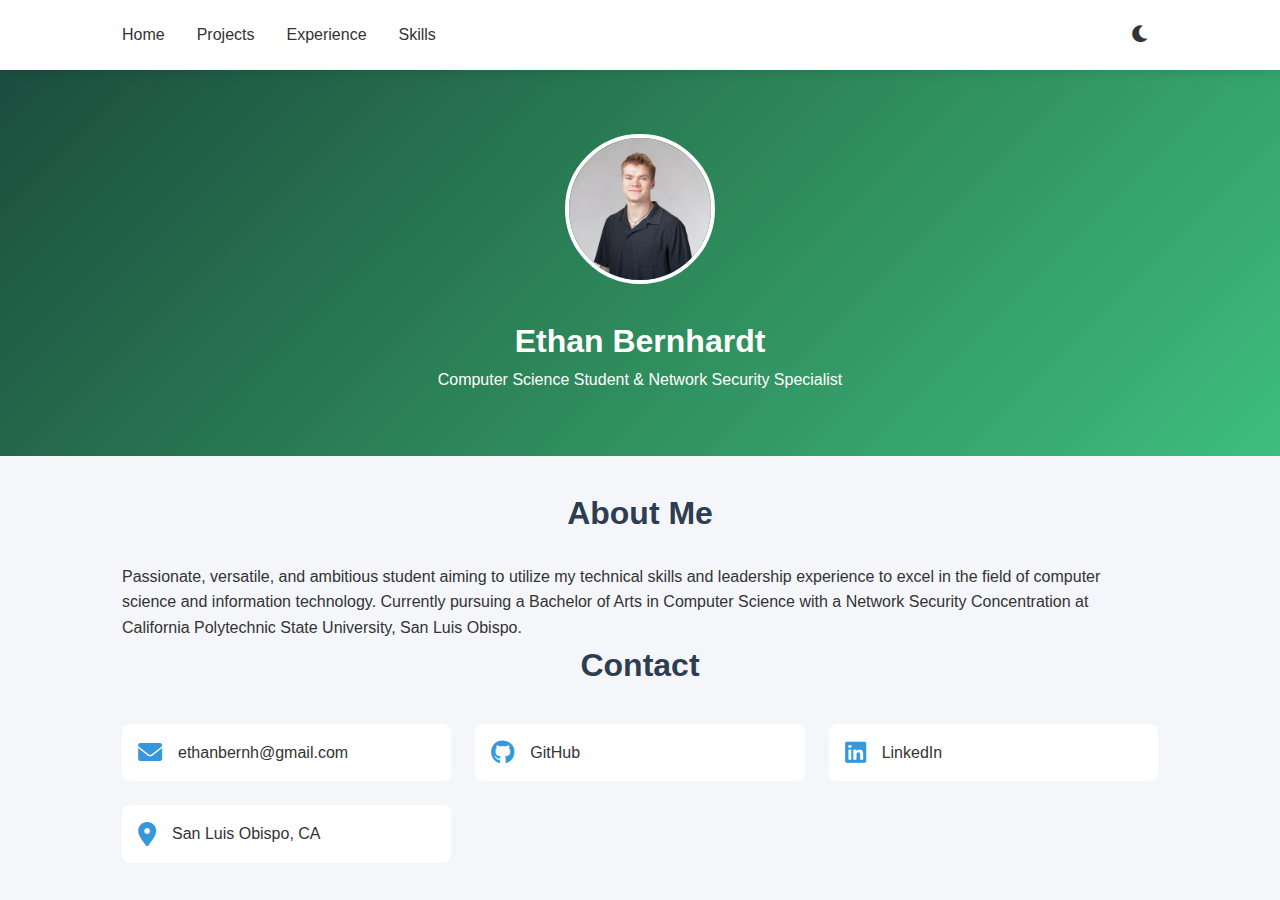
==== index.html @ b3b9c8d5 "Update index.html" ====
<!DOCTYPE html>
<html lang="en">
 <head>
    <meta charset="UTF-8">
    <meta name="viewport" content="width=device-width, initial-scale=1.0">
    <title>Ethan Bernhardt - Computer Science Portfolio</title>
    <meta name="description" content="Computer Science Student & Network Security Specialist">
    <link rel="stylesheet" href="https://cdnjs.cloudflare.com/ajax/libs/font-awesome/6.0.0/css/all.min.css">
    <link rel="stylesheet" href="/css/styles.css">
</head> 
<body>
    <!-- Navigation -->
    <nav class="header-nav">
        <div class="nav-container">
            <div class="nav-links">
                <a href="index.html">Home</a>
                <a href="projects.html">Projects</a>
                <a href="experience.html">Experience</a>
                <a href="skills.html">Skills</a>
            </div>
            <button class="theme-toggle" aria-label="Toggle dark mode">
                <i class="fas fa-moon"></i>
            </button>
        </div>
    </nav>

    <!-- Hero Section -->
    <section class="hero">
        <img src="profilePicture.jpg" alt="Ethan Bernhardt" class="profile-img">
        <h1>Ethan Bernhardt</h1>
        <p>Computer Science Student & Network Security Specialist</p>
    </section>

    <!-- Main Content -->
    <div class="container">
        <!-- About Section -->
        <section id="about">
            <h2 class="section-header">About Me</h2>
            <p>Passionate, versatile, and ambitious student aiming to utilize my technical skills and leadership experience to excel in the field of computer science and information technology. Currently pursuing a Bachelor of Arts in Computer Science with a Network Security Concentration at California Polytechnic State University, San Luis Obispo.</p>
        </section>

        <!-- Contact Section -->
        <section id="contact">
            <h2 class="section-header">Contact</h2>
            <div class="contact-grid">
                <div class="contact-item">
                    <i class="fas fa-envelope"></i>
                    <a href="mailto:ethanbernh@gmail.com">ethanbernh@gmail.com</a>
                </div>
                <div class="contact-item">
                    <i class="fab fa-github"></i>
                    <a href="https://github.com/Ethansb16">GitHub</a>
                </div>
                <div class="contact-item">
                    <i class="fab fa-linkedin"></i>
                    <a href="https://www.linkedin.com/in/ethan-bernhardt-705015256/">LinkedIn</a>
                </div>
                <div class="contact-item">
                    <i class="fas fa-map-marker-alt"></i>
                    <span>San Luis Obispo, CA</span>
                </div>
            </div>
        </section>
    </div>

    <script src="js/theme.js"></script>
</body>
</html>
---- css/styles.css ----
:root {
    --primary-color: #2c3e50;
    --secondary-color: #3498db;
    --accent-color: #e74c3c;
    --text-color: #333;
    --background-color: #f5f6fa;
    --card-background: white;
    --gradient-start: #1b4d3e;
    --gradient-middle: #2d8659;
    --gradient-end: #3ebd7e;
}

[data-theme="dark"] {
    --primary-color: #ecf0f1;
    --text-color: #f5f6fa;
    --background-color: #2c3e50;
    --card-background: #34495e;
    --gradient-start: #1a2634;
    --gradient-middle: #2c3e50;
    --gradient-end: #34495e;
}

* {
    margin: 0;
    padding: 0;
    box-sizing: border-box;
    transition: background-color 0.3s, color 0.3s;
}

body {
    font-family: -apple-system, BlinkMacSystemFont, 'Segoe UI', Roboto, Oxygen, Ubuntu, Cantarell, sans-serif;
    line-height: 1.6;
    color: var(--text-color);
    background-color: var(--background-color);
}

/* Sticky Header */
.header-nav {
    position: sticky;
    top: 0;
    background-color: var(--card-background);
    box-shadow: 0 2px 10px rgba(0,0,0,0.1);
    z-index: 1000;
    padding: 1rem 0;
}

.nav-container {
    max-width: 1100px;
    margin: 0 auto;
    padding: 0 2rem;
    display: flex;
    justify-content: space-between;
    align-items: center;
}

.nav-links {
    display: flex;
    gap: 2rem;
}

.nav-links a {
    color: var(--text-color);
    text-decoration: none;
    font-weight: 500;
    transition: color 0.3s;
}

.nav-links a:hover {
    color: var(--secondary-color);
}

/* Theme Toggle */
.theme-toggle {
    background: none;
    border: none;
    color: var(--text-color);
    cursor: pointer;
    padding: 0.5rem;
    font-size: 1.2rem;
}

/* Hero Section */
.hero {
    background: linear-gradient(135deg, var(--gradient-start) 0%, var(--gradient-middle) 50%, var(--gradient-end) 100%);
    color: white;
    padding: 4rem 0;
    text-align: center;
}

.profile-img {
    width: 150px;
    height: 150px;
    border-radius: 50%;
    border: 4px solid white;
    margin-bottom: 1.5rem;
}

/* Main Content */
.container {
    max-width: 1100px;
    margin: 0 auto;
    padding: 2rem;
}

/* Project Cards */
.projects-grid {
    display: grid;
    grid-template-columns: repeat(auto-fit, minmax(300px, 1fr));
    gap: 2rem;
    margin-top: 2rem;
}

.project-card {
    background: var(--card-background);
    border-radius: 8px;
    padding: 1.5rem;
    box-shadow: 0 2px 10px rgba(0,0,0,0.1);
    transition: transform 0.3s, box-shadow 0.3s;
}

.project-card:hover {
    transform: translateY(-5px);
    box-shadow: 0 4px 15px rgba(0,0,0,0.2);
}

/* Skills */
.skills-grid {
    display: grid;
    grid-template-columns: repeat(auto-fit, minmax(200px, 1fr));
    gap: 1.5rem;
    margin-top: 2rem;
}

.skill-bar {
    background: var(--card-background);
    padding: 1rem;
    border-radius: 8px;
    box-shadow: 0 2px 10px rgba(0,0,0,0.1);
}

.skill-progress {
    margin-top: 0.5rem;
    height: 8px;
    background: #eee;
    border-radius: 4px;
    overflow: hidden;
}

.skill-fill {
    height: 100%;
    background: var(--secondary-color);
    transition: width 1s ease-out;
}

/* Contact Section */
.contact-grid {
    display: grid;
    grid-template-columns: repeat(auto-fit, minmax(250px, 1fr));
    gap: 1.5rem;
    margin-top: 2rem;
}

.contact-item {
    background: var(--card-background);
    padding: 1rem;
    border-radius: 8px;
    display: flex;
    align-items: center;
    gap: 1rem;
    transition: transform 0.3s;
}

.contact-item:hover {
    transform: translateY(-3px);
}

.contact-item i {
    font-size: 1.5rem;
    color: var(--secondary-color);
}

.contact-item a {
    color: var(--text-color);
    text-decoration: none;
}

/* Section Headers */
.section-header {
    font-size: 2rem;
    color: var(--primary-color);
    margin-bottom: 1.5rem;
    text-align: center;
}

/* Experience Section */
.experience-grid {
    display: grid;
    grid-template-columns: 1fr;
    gap: 2rem;
    margin-top: 2rem;
}

.experience-entry {
    background: var(--card-background);
    border-radius: 8px;
    padding: 1.5rem;
    box-shadow: 0 2px 10px rgba(0,0,0,0.1);
}

.experience-header {
    display: flex;
    justify-content: space-between;
    align-items: center;
    margin-bottom: 1rem;
}

.experience-date {
    color: var(--secondary-color);
    font-size: 0.9rem;
}

.experience-details {
    margin-top: 1rem;
    padding-left: 1.5rem;
}

.experience-details li {
    margin-bottom: 0.5rem;
}

/* Goals Section */
.goals-list {
    list-style-type: none;
    padding: 0;
}

.goals-list li {
    margin-bottom: 0.8rem;
    padding-left: 1.5rem;
    position: relative;
}

.goals-list li::before {
    content: "•";
    color: var(--secondary-color);
    font-weight: bold;
    position: absolute;
    left: 0;
}

/* Tech Tags */
.tech-tag {
    display: inline-block;
    background: var(--secondary-color);
    color: white;
    padding: 0.25rem 0.75rem;
    border-radius: 15px;
    margin: 0.25rem;
    font-size: 0.9rem;
}

/* Project Links */
.project-link {
    display: inline-block;
    margin-top: 1rem;
    color: var(--secondary-color);
    text-decoration: none;
    transition: color 0.3s;
}

.project-link:hover {
    color: var(--accent-color);
}

/* Responsive Design */
@media (max-width: 768px) {
    .nav-links {
        gap: 1rem;
    }

    .container {
        padding: 1rem;
    }

    .projects-grid {
        grid-template-columns: 1fr;
    }

    .contact-grid {
        grid-template-columns: 1fr;
    }

    .section-header {
        font-size: 1.75rem;
    }
}

@media (max-width: 480px) {
    .hero {
        padding: 2rem 0;
    }

    .profile-img {
        width: 120px;
        height: 120px;
    }

    .nav-container {
        padding: 0 1rem;
    }
}
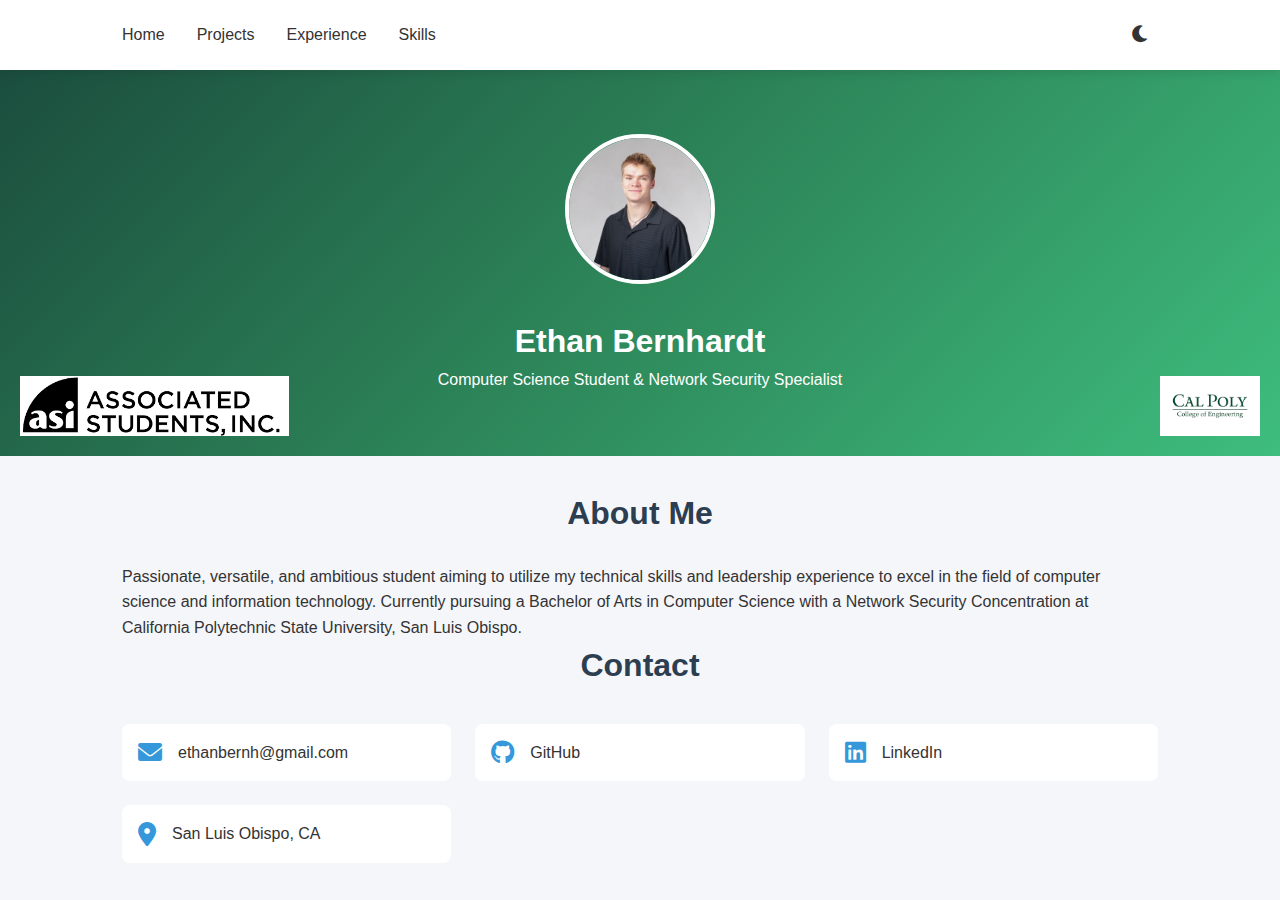
==== commit c9cfa4f5: "Update index.html" ====
--- a/index.html
+++ b/index.html
@@ -7,6 +7,27 @@
     <meta name="description" content="Computer Science Student & Network Security Specialist">
     <link rel="stylesheet" href="https://cdnjs.cloudflare.com/ajax/libs/font-awesome/6.0.0/css/all.min.css">
     <link rel="stylesheet" href="/css/styles.css">
+      <style>
+        .hero {
+            position: relative;
+            /* Ensure other hero styles remain intact */
+        }
+        
+        .corner-logo {
+            position: absolute;
+            bottom: 20px;
+            height: 60px;
+            width: auto;
+        }
+        
+        .corner-logo.left {
+            left: 20px;
+        }
+        
+        .corner-logo.right {
+            right: 20px;
+        }
+    </style>
 </head> 
 <body>
     <!-- Navigation -->
@@ -29,6 +50,8 @@
         <img src="profilePicture.jpg" alt="Ethan Bernhardt" class="profile-img">
         <h1>Ethan Bernhardt</h1>
         <p>Computer Science Student & Network Security Specialist</p>
+        <img src="ASI.png" alt="ASI Logo" class="corner-logo left">
+        <img src="calpoly.png" alt="Cal Poly Logo" class="corner-logo right">
     </section>
 
     <!-- Main Content -->
@@ -63,6 +86,6 @@
         </section>
     </div>
 
-    <script src="js/theme.js"></script>
+<script src="/js/theme.js"></script>
 </body>
 </html>
--- a/css/styles.css
+++ b/css/styles.css
@@ -304,8 +304,92 @@
         width: 120px;
         height: 120px;
     }
+    .sub-projects {
+    margin-top: 1.5rem;
+    padding-top: 1rem;
+    border-top: 1px solid var(--secondary-color);
+}
+
+.sub-project {
+    background: rgba(0, 0, 0, 0.03);
+    padding: 1rem;
+    margin: 1rem 0;
+    border-radius: 6px;
+    border-left: 3px solid var(--secondary-color);
+}
+
+.sub-project h4 {
+    color: var(--primary-color);
+    margin-bottom: 0.5rem;
+    font-size: 1.1rem;
+}
+
+.sub-project p {
+    font-size: 0.95rem;
+    margin-bottom: 0.75rem;
+}
+
+.sub-project .tech-tags {
+    margin-top: 0.5rem;
+}
+
+.sub-project .tech-tag {
+    font-size: 0.8rem;
+    padding: 0.2rem 0.5rem;
+}
+
+[data-theme="dark"] .sub-project {
+    background: rgba(255, 255, 255, 0.05);
+}
 
     .nav-container {
         padding: 0 1rem;
     }
 }
+
+
+.project-card.security-collection {
+    grid-column: 1 / -1; /* Makes it span full width */
+    margin-top: 2rem;
+    padding: 2rem;
+}
+
+.security-collection .sub-projects {
+    display: grid;
+    grid-template-columns: repeat(auto-fit, minmax(300px, 1fr));
+    gap: 1.5rem;
+    margin-top: 2rem;
+}
+
+.security-collection .sub-project {
+    background: var(--card-background);
+    border: 1px solid rgba(0,0,0,0.1);
+    border-radius: 8px;
+    padding: 1.5rem;
+    box-shadow: 0 2px 10px rgba(0,0,0,0.05);
+    transition: transform 0.3s, box-shadow 0.3s;
+}
+
+.security-collection .sub-project:hover {
+    transform: translateY(-3px);
+    box-shadow: 0 4px 15px rgba(0,0,0,0.1);
+}
+
+.security-collection h3 {
+    font-size: 1.75rem;
+    margin-bottom: 1rem;
+}
+
+.security-collection .sub-project h4 {
+    color: var(--primary-color);
+    font-size: 1.2rem;
+    margin-bottom: 0.75rem;
+}
+
+.security-collection .tech-tags {
+    margin-top: 1rem;
+}
+
+[data-theme="dark"] .security-collection .sub-project {
+    border-color: rgba(255,255,255,0.1);
+}
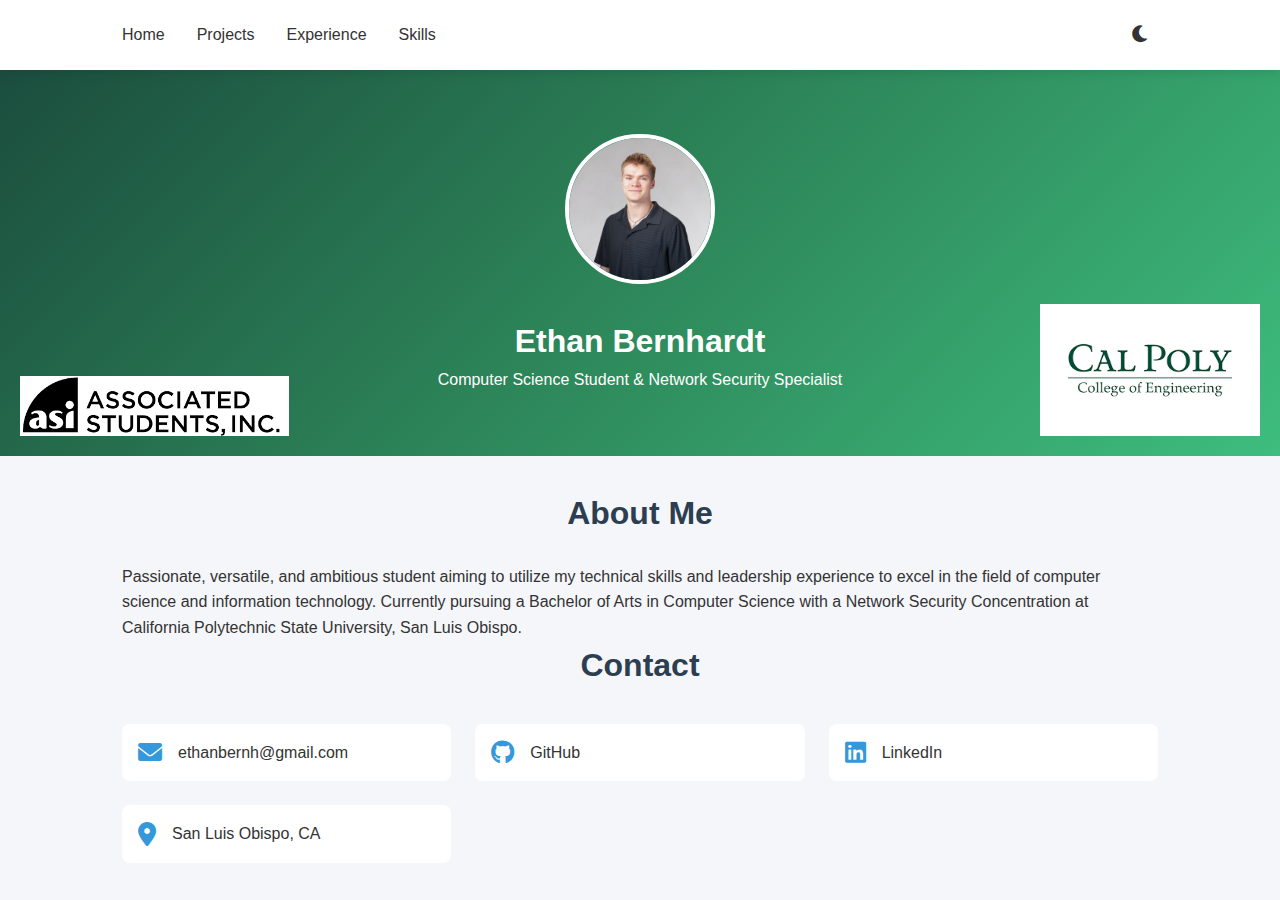
==== commit 9e1f5ee3: "Update index.html" ====
--- a/index.html
+++ b/index.html
@@ -7,17 +7,23 @@
     <meta name="description" content="Computer Science Student & Network Security Specialist">
     <link rel="stylesheet" href="https://cdnjs.cloudflare.com/ajax/libs/font-awesome/6.0.0/css/all.min.css">
     <link rel="stylesheet" href="/css/styles.css">
-      <style>
+    <style>
         .hero {
             position: relative;
-            /* Ensure other hero styles remain intact */
         }
         
         .corner-logo {
             position: absolute;
             bottom: 20px;
+            width: auto;
+        }
+        
+        .corner-logo.left {
             height: 60px;
-            width: auto;
+        }
+        
+        .corner-logo.right {
+            height: 132px; 
         }
         
         .corner-logo.left {
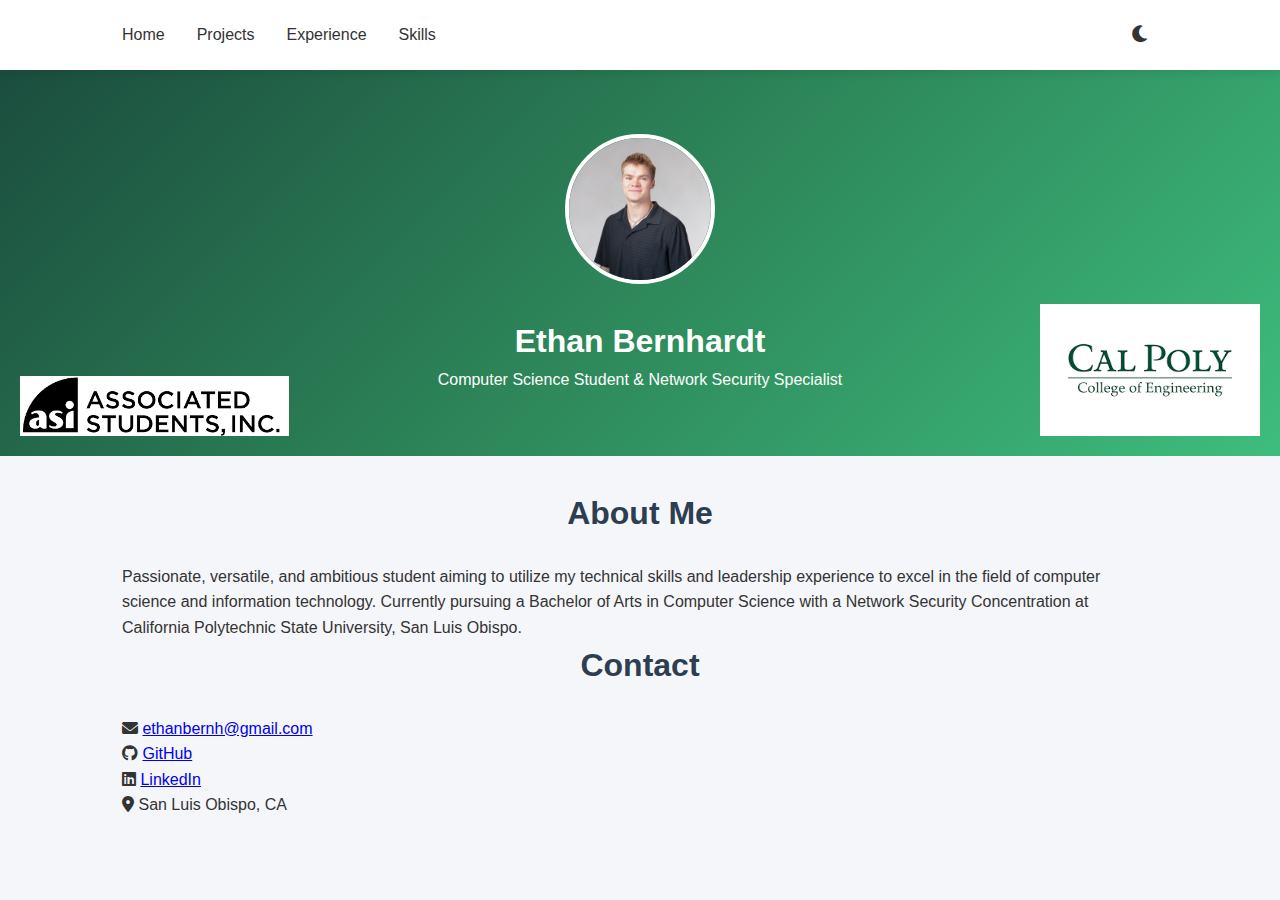
==== commit 00a8813d: "Update index.html" ====
--- a/index.html
+++ b/index.html
@@ -32,6 +32,12 @@
         
         .corner-logo.right {
             right: 20px;
+        }
+             /* Hide logos on mobile */
+        @media screen and (max-width: 600px) {
+            .corner-logo {
+                display: none;
+            }
         }
     </style>
 </head> 
--- a/css/styles.css
+++ b/css/styles.css
@@ -102,7 +102,201 @@
     padding: 2rem;
 }
 
-/* Project Cards */
+/* Timeline Styles */
+.timeline {
+    position: relative;
+    max-width: 1200px;
+    margin: 2rem auto;
+    padding: 20px;
+}
+
+.timeline::after {
+    content: '';
+    position: absolute;
+    width: 6px;
+    background-color: var(--primary-color);
+    top: 0;
+    bottom: 0;
+    left: 50%;
+    margin-left: -3px;
+    border-radius: 3px;
+}
+
+.timeline-row {
+    display: flex;
+    width: 100%;
+    margin: 0;
+    padding: 0;
+}
+
+.timeline-container {
+    width: 50%;
+    position: relative;
+    padding: 10px;
+}
+
+.timeline-container.left {
+    padding-right: 40px;
+}
+
+.timeline-container.right {
+    padding-left: 40px;
+}
+
+.timeline-container.left .content {
+    margin-left: auto;
+    margin-right: 0;
+}
+
+.timeline-container.right .content {
+    margin-left: 0;
+    margin-right: auto;
+}
+
+.content {
+    width: 100%;
+    max-width: 400px;
+    padding: 20px;
+    background-color: var(--card-background);
+    border-radius: 8px;
+    box-shadow: 0 2px 5px rgba(0,0,0,0.1);
+    transition: transform 0.3s ease;
+}
+
+.content:hover {
+    transform: translateY(-5px);
+}
+
+/* Only show timeline dots for experience and notable entries */
+.timeline-container:has(.experience-entry)::after,
+.timeline-container:has(.notable-entry)::after {
+    content: '';
+    position: absolute;
+    width: 20px;
+    height: 20px;
+    background-color: var(--background-color);
+    border: 4px solid var(--primary-color);
+    border-radius: 50%;
+    top: 15px;
+    z-index: 1;
+}
+
+.timeline-container.left:has(.experience-entry)::after,
+.timeline-container.left:has(.notable-entry)::after {
+    right: -10px;
+}
+
+.timeline-container.right:has(.experience-entry)::after,
+.timeline-container.right:has(.notable-entry)::after {
+    left: -10px;
+}
+
+/* Experience entry specific styles */
+.experience-entry .date {
+    color: var(--primary-color);
+    font-weight: bold;
+    margin-bottom: 0.5rem;
+}
+
+.experience-entry .title {
+    font-size: 1.2rem;
+    font-weight: bold;
+    margin-bottom: 0.5rem;
+    color: var(--text-color);
+}
+
+.experience-entry .company {
+    color: var(--secondary-color);
+    font-style: italic;
+    margin-bottom: 0.5rem;
+}
+
+.experience-entry .description {
+    color: var(--text-color);
+    margin-bottom: 1rem;
+}
+
+.experience-entry .highlights {
+    margin-top: 1rem;
+    padding-left: 1.5rem;
+    list-style-type: disc;
+    color: var(--text-color);
+}
+
+.experience-entry .highlights li {
+    margin-bottom: 0.5rem;
+}
+
+/* Reference entry specific styles */
+.references-container {
+    display: flex;
+    flex-direction: column;
+    gap: 1rem;
+}
+
+.reference-entry {
+    background-color: var(--card-background);
+    border-left: 4px solid var(--primary-color);
+}
+
+.reference-tag {
+    color: var(--primary-color);
+    font-weight: bold;
+    margin-bottom: 0.5rem;
+    font-size: 0.9rem;
+    text-transform: uppercase;
+}
+
+.reference-name {
+    font-weight: bold;
+    font-size: 1.1rem;
+    margin-bottom: 0.3rem;
+    color: var(--text-color);
+}
+
+.reference-title {
+    color: var(--secondary-color);
+    margin-bottom: 0.3rem;
+}
+
+.reference-contact {
+    color: var(--text-color);
+    font-style: italic;
+    font-size: 0.9rem;
+}
+
+/* Notable entry specific styles */
+.notable-entry {
+    background-color: var(--card-background);
+    border-left: 4px solid var(--accent-color);
+}
+
+.notable-tag {
+    color: var(--accent-color);
+    font-weight: bold;
+    margin-bottom: 0.5rem;
+    font-size: 0.9rem;
+    text-transform: uppercase;
+}
+
+.notable-title {
+    font-weight: bold;
+    font-size: 1.1rem;
+    margin-bottom: 0.3rem;
+    color: var(--text-color);
+}
+
+.notable-date {
+    color: var(--secondary-color);
+    font-style: italic;
+    margin-bottom: 0.3rem;
+}
+
+.notable-description {
+    color: var(--text-color);
+}
+
+/* Projects Section */
 .projects-grid {
     display: grid;
     grid-template-columns: repeat(auto-fit, minmax(300px, 1fr));
@@ -123,67 +317,6 @@
     box-shadow: 0 4px 15px rgba(0,0,0,0.2);
 }
 
-/* Skills */
-.skills-grid {
-    display: grid;
-    grid-template-columns: repeat(auto-fit, minmax(200px, 1fr));
-    gap: 1.5rem;
-    margin-top: 2rem;
-}
-
-.skill-bar {
-    background: var(--card-background);
-    padding: 1rem;
-    border-radius: 8px;
-    box-shadow: 0 2px 10px rgba(0,0,0,0.1);
-}
-
-.skill-progress {
-    margin-top: 0.5rem;
-    height: 8px;
-    background: #eee;
-    border-radius: 4px;
-    overflow: hidden;
-}
-
-.skill-fill {
-    height: 100%;
-    background: var(--secondary-color);
-    transition: width 1s ease-out;
-}
-
-/* Contact Section */
-.contact-grid {
-    display: grid;
-    grid-template-columns: repeat(auto-fit, minmax(250px, 1fr));
-    gap: 1.5rem;
-    margin-top: 2rem;
-}
-
-.contact-item {
-    background: var(--card-background);
-    padding: 1rem;
-    border-radius: 8px;
-    display: flex;
-    align-items: center;
-    gap: 1rem;
-    transition: transform 0.3s;
-}
-
-.contact-item:hover {
-    transform: translateY(-3px);
-}
-
-.contact-item i {
-    font-size: 1.5rem;
-    color: var(--secondary-color);
-}
-
-.contact-item a {
-    color: var(--text-color);
-    text-decoration: none;
-}
-
 /* Section Headers */
 .section-header {
     font-size: 2rem;
@@ -192,88 +325,20 @@
     text-align: center;
 }
 
-/* Experience Section */
-.experience-grid {
-    display: grid;
-    grid-template-columns: 1fr;
-    gap: 2rem;
-    margin-top: 2rem;
-}
-
-.experience-entry {
-    background: var(--card-background);
-    border-radius: 8px;
-    padding: 1.5rem;
-    box-shadow: 0 2px 10px rgba(0,0,0,0.1);
-}
-
-.experience-header {
-    display: flex;
-    justify-content: space-between;
-    align-items: center;
-    margin-bottom: 1rem;
-}
-
-.experience-date {
-    color: var(--secondary-color);
-    font-size: 0.9rem;
-}
-
-.experience-details {
-    margin-top: 1rem;
-    padding-left: 1.5rem;
-}
-
-.experience-details li {
-    margin-bottom: 0.5rem;
-}
-
-/* Goals Section */
-.goals-list {
-    list-style-type: none;
-    padding: 0;
-}
-
-.goals-list li {
-    margin-bottom: 0.8rem;
-    padding-left: 1.5rem;
-    position: relative;
-}
-
-.goals-list li::before {
-    content: "•";
-    color: var(--secondary-color);
-    font-weight: bold;
-    position: absolute;
-    left: 0;
-}
-
-/* Tech Tags */
-.tech-tag {
-    display: inline-block;
-    background: var(--secondary-color);
-    color: white;
-    padding: 0.25rem 0.75rem;
-    border-radius: 15px;
-    margin: 0.25rem;
-    font-size: 0.9rem;
-}
-
-/* Project Links */
-.project-link {
-    display: inline-block;
-    margin-top: 1rem;
-    color: var(--secondary-color);
-    text-decoration: none;
-    transition: color 0.3s;
-}
-
-.project-link:hover {
-    color: var(--accent-color);
+/* Animations */
+@keyframes fadeIn {
+    from {
+        opacity: 0;
+        transform: translateY(20px);
+    }
+    to {
+        opacity: 1;
+        transform: translateY(0);
+    }
 }
 
 /* Responsive Design */
-@media (max-width: 768px) {
+@media screen and (max-width: 768px) {
     .nav-links {
         gap: 1rem;
     }
@@ -286,16 +351,44 @@
         grid-template-columns: 1fr;
     }
 
-    .contact-grid {
-        grid-template-columns: 1fr;
-    }
-
     .section-header {
         font-size: 1.75rem;
     }
 }
 
-@media (max-width: 480px) {
+@media screen and (max-width: 600px) {
+    .timeline::after {
+        left: 31px;
+    }
+
+    .timeline-row {
+        flex-direction: column;
+    }
+    
+    .timeline-container {
+        width: 100%;
+        padding-left: 70px;
+        padding-right: 25px;
+    }
+    
+    .timeline-container.left:has(.experience-entry)::after,
+    .timeline-container.right:has(.experience-entry)::after,
+    .timeline-container.left:has(.notable-entry)::after,
+    .timeline-container.right:has(.notable-entry)::after {
+        left: 21px;
+    }
+    
+    .timeline-container.left .content,
+    .timeline-container.right .content {
+        margin-left: 0;
+        margin-right: 0;
+        width: 100%;
+    }
+
+    .references-container {
+        margin-top: 1rem;
+    }
+
     .hero {
         padding: 2rem 0;
     }
@@ -304,92 +397,8 @@
         width: 120px;
         height: 120px;
     }
-    .sub-projects {
-    margin-top: 1.5rem;
-    padding-top: 1rem;
-    border-top: 1px solid var(--secondary-color);
-}
-
-.sub-project {
-    background: rgba(0, 0, 0, 0.03);
-    padding: 1rem;
-    margin: 1rem 0;
-    border-radius: 6px;
-    border-left: 3px solid var(--secondary-color);
-}
-
-.sub-project h4 {
-    color: var(--primary-color);
-    margin-bottom: 0.5rem;
-    font-size: 1.1rem;
-}
-
-.sub-project p {
-    font-size: 0.95rem;
-    margin-bottom: 0.75rem;
-}
-
-.sub-project .tech-tags {
-    margin-top: 0.5rem;
-}
-
-.sub-project .tech-tag {
-    font-size: 0.8rem;
-    padding: 0.2rem 0.5rem;
-}
-
-[data-theme="dark"] .sub-project {
-    background: rgba(255, 255, 255, 0.05);
-}
 
     .nav-container {
         padding: 0 1rem;
     }
 }
-
-
-.project-card.security-collection {
-    grid-column: 1 / -1; /* Makes it span full width */
-    margin-top: 2rem;
-    padding: 2rem;
-}
-
-.security-collection .sub-projects {
-    display: grid;
-    grid-template-columns: repeat(auto-fit, minmax(300px, 1fr));
-    gap: 1.5rem;
-    margin-top: 2rem;
-}
-
-.security-collection .sub-project {
-    background: var(--card-background);
-    border: 1px solid rgba(0,0,0,0.1);
-    border-radius: 8px;
-    padding: 1.5rem;
-    box-shadow: 0 2px 10px rgba(0,0,0,0.05);
-    transition: transform 0.3s, box-shadow 0.3s;
-}
-
-.security-collection .sub-project:hover {
-    transform: translateY(-3px);
-    box-shadow: 0 4px 15px rgba(0,0,0,0.1);
-}
-
-.security-collection h3 {
-    font-size: 1.75rem;
-    margin-bottom: 1rem;
-}
-
-.security-collection .sub-project h4 {
-    color: var(--primary-color);
-    font-size: 1.2rem;
-    margin-bottom: 0.75rem;
-}
-
-.security-collection .tech-tags {
-    margin-top: 1rem;
-}
-
-[data-theme="dark"] .security-collection .sub-project {
-    border-color: rgba(255,255,255,0.1);
-}
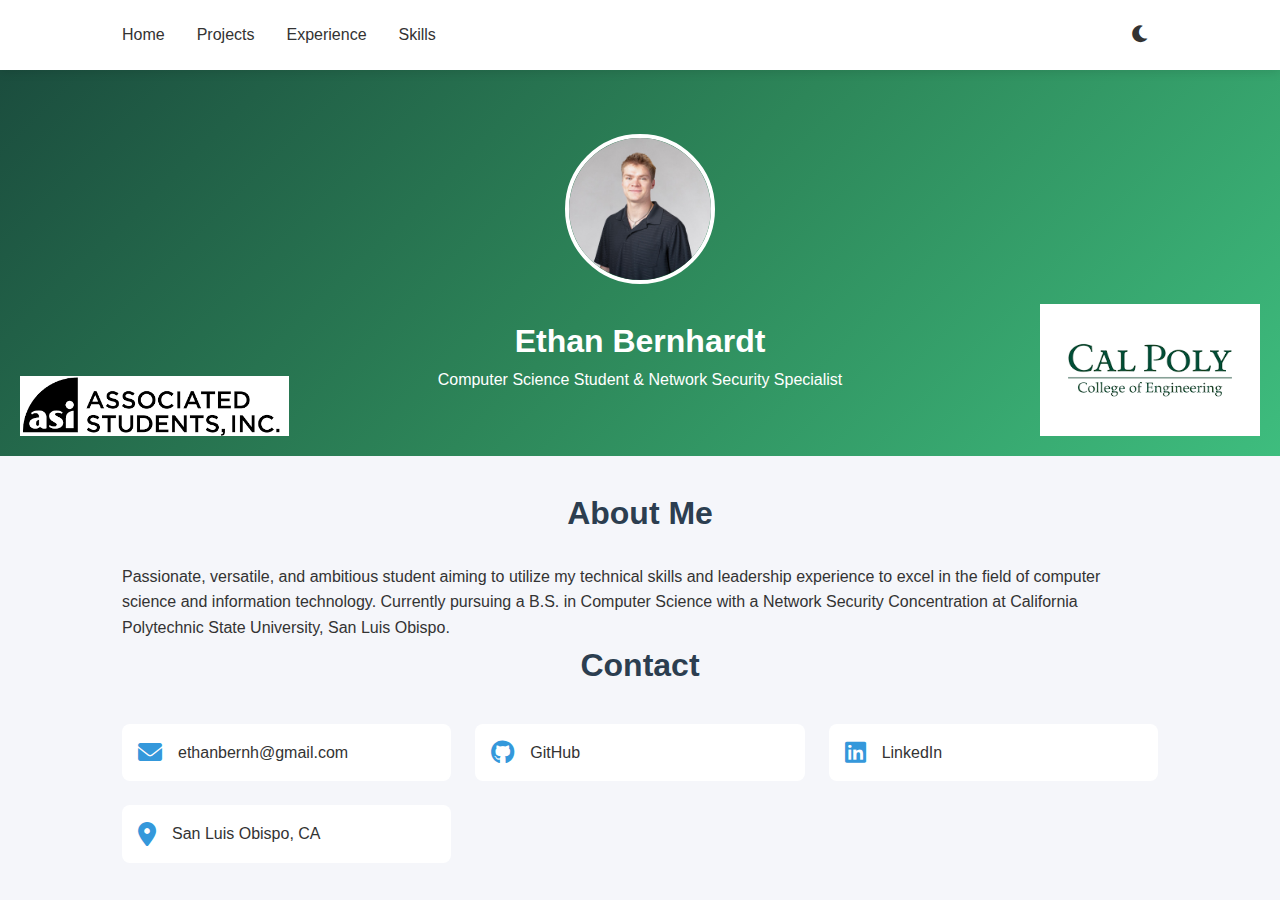
==== commit 0d1e9a54: "Update index.html" ====
--- a/index.html
+++ b/index.html
@@ -71,7 +71,10 @@
         <!-- About Section -->
         <section id="about">
             <h2 class="section-header">About Me</h2>
-            <p>Passionate, versatile, and ambitious student aiming to utilize my technical skills and leadership experience to excel in the field of computer science and information technology. Currently pursuing a Bachelor of Arts in Computer Science with a Network Security Concentration at California Polytechnic State University, San Luis Obispo.</p>
+            <p>Passionate, versatile, and ambitious student aiming to utilize my 
+             technical skills and leadership experience to excel in the field of computer science and information technology. 
+             Currently pursuing a B.S. in Computer Science with a Network Security Concentration at California 
+             Polytechnic State University, San Luis Obispo.</p>
         </section>
 
         <!-- Contact Section -->
--- a/css/styles.css
+++ b/css/styles.css
@@ -34,7 +34,7 @@
     background-color: var(--background-color);
 }
 
-/* Sticky Header */
+/* Header Navigation */
 .header-nav {
     position: sticky;
     top: 0;
@@ -85,6 +85,7 @@
     color: white;
     padding: 4rem 0;
     text-align: center;
+    position: relative;
 }
 
 .profile-img {
@@ -95,11 +96,36 @@
     margin-bottom: 1.5rem;
 }
 
-/* Main Content */
+/* Corner Logo Styles */
+.corner-logo {
+    position: absolute;
+    bottom: 20px;
+    width: auto;
+}
+
+.corner-logo.left {
+    height: 60px;
+    left: 20px;
+}
+
+.corner-logo.right {
+    height: 132px;
+    right: 20px;
+}
+
+/* Main Container */
 .container {
     max-width: 1100px;
     margin: 0 auto;
     padding: 2rem;
+}
+
+/* Section Headers */
+.section-header {
+    font-size: 2rem;
+    color: var(--primary-color);
+    margin-bottom: 1.5rem;
+    text-align: center;
 }
 
 /* Timeline Styles */
@@ -153,21 +179,6 @@
     margin-right: auto;
 }
 
-.content {
-    width: 100%;
-    max-width: 400px;
-    padding: 20px;
-    background-color: var(--card-background);
-    border-radius: 8px;
-    box-shadow: 0 2px 5px rgba(0,0,0,0.1);
-    transition: transform 0.3s ease;
-}
-
-.content:hover {
-    transform: translateY(-5px);
-}
-
-/* Only show timeline dots for experience and notable entries */
 .timeline-container:has(.experience-entry)::after,
 .timeline-container:has(.notable-entry)::after {
     content: '';
@@ -191,7 +202,29 @@
     left: -10px;
 }
 
-/* Experience entry specific styles */
+/* Content Styles */
+.content {
+    width: 100%;
+    max-width: 400px;
+    padding: 20px;
+    background-color: var(--card-background);
+    border-radius: 8px;
+    box-shadow: 0 2px 5px rgba(0,0,0,0.1);
+    transition: transform 0.3s ease;
+}
+
+.content:hover {
+    transform: translateY(-5px);
+}
+
+/* Experience Entries */
+.experience-entry {
+    background: var(--card-background);
+    border-radius: 8px;
+    padding: 1.5rem;
+    box-shadow: 0 2px 10px rgba(0,0,0,0.1);
+}
+
 .experience-entry .date {
     color: var(--primary-color);
     font-weight: bold;
@@ -202,7 +235,6 @@
     font-size: 1.2rem;
     font-weight: bold;
     margin-bottom: 0.5rem;
-    color: var(--text-color);
 }
 
 .experience-entry .company {
@@ -212,7 +244,6 @@
 }
 
 .experience-entry .description {
-    color: var(--text-color);
     margin-bottom: 1rem;
 }
 
@@ -220,83 +251,13 @@
     margin-top: 1rem;
     padding-left: 1.5rem;
     list-style-type: disc;
-    color: var(--text-color);
 }
 
 .experience-entry .highlights li {
     margin-bottom: 0.5rem;
 }
 
-/* Reference entry specific styles */
-.references-container {
-    display: flex;
-    flex-direction: column;
-    gap: 1rem;
-}
-
-.reference-entry {
-    background-color: var(--card-background);
-    border-left: 4px solid var(--primary-color);
-}
-
-.reference-tag {
-    color: var(--primary-color);
-    font-weight: bold;
-    margin-bottom: 0.5rem;
-    font-size: 0.9rem;
-    text-transform: uppercase;
-}
-
-.reference-name {
-    font-weight: bold;
-    font-size: 1.1rem;
-    margin-bottom: 0.3rem;
-    color: var(--text-color);
-}
-
-.reference-title {
-    color: var(--secondary-color);
-    margin-bottom: 0.3rem;
-}
-
-.reference-contact {
-    color: var(--text-color);
-    font-style: italic;
-    font-size: 0.9rem;
-}
-
-/* Notable entry specific styles */
-.notable-entry {
-    background-color: var(--card-background);
-    border-left: 4px solid var(--accent-color);
-}
-
-.notable-tag {
-    color: var(--accent-color);
-    font-weight: bold;
-    margin-bottom: 0.5rem;
-    font-size: 0.9rem;
-    text-transform: uppercase;
-}
-
-.notable-title {
-    font-weight: bold;
-    font-size: 1.1rem;
-    margin-bottom: 0.3rem;
-    color: var(--text-color);
-}
-
-.notable-date {
-    color: var(--secondary-color);
-    font-style: italic;
-    margin-bottom: 0.3rem;
-}
-
-.notable-description {
-    color: var(--text-color);
-}
-
-/* Projects Section */
+/* Projects Grid */
 .projects-grid {
     display: grid;
     grid-template-columns: repeat(auto-fit, minmax(300px, 1fr));
@@ -317,15 +278,165 @@
     box-shadow: 0 4px 15px rgba(0,0,0,0.2);
 }
 
-/* Section Headers */
-.section-header {
-    font-size: 2rem;
+/* Skills Grid */
+.skills-grid {
+    display: grid;
+    grid-template-columns: repeat(auto-fit, minmax(200px, 1fr));
+    gap: 1.5rem;
+    margin-top: 2rem;
+}
+
+.skill-bar {
+    background: var(--card-background);
+    padding: 1rem;
+    border-radius: 8px;
+    box-shadow: 0 2px 10px rgba(0,0,0,0.1);
+}
+
+.skill-progress {
+    margin-top: 0.5rem;
+    height: 8px;
+    background: #eee;
+    border-radius: 4px;
+    overflow: hidden;
+}
+
+.skill-fill {
+    height: 100%;
+    background: var(--secondary-color);
+    transition: width 1s ease-out;
+}
+
+/* Contact Grid */
+.contact-grid {
+    display: grid;
+    grid-template-columns: repeat(auto-fit, minmax(250px, 1fr));
+    gap: 1.5rem;
+    margin-top: 2rem;
+}
+
+.contact-item {
+    background: var(--card-background);
+    padding: 1rem;
+    border-radius: 8px;
+    display: flex;
+    align-items: center;
+    gap: 1rem;
+    transition: transform 0.3s;
+}
+
+.contact-item:hover {
+    transform: translateY(-3px);
+}
+
+.contact-item i {
+    font-size: 1.5rem;
+    color: var(--secondary-color);
+}
+
+.contact-item a {
+    color: var(--text-color);
+    text-decoration: none;
+}
+
+/* Tech Tags */
+.tech-tag {
+    display: inline-block;
+    background: var(--secondary-color);
+    color: white;
+    padding: 0.25rem 0.75rem;
+    border-radius: 15px;
+    margin: 0.25rem;
+    font-size: 0.9rem;
+}
+
+/* Sub Projects */
+.sub-projects {
+    margin-top: 1.5rem;
+    padding-top: 1rem;
+    border-top: 1px solid var(--secondary-color);
+}
+
+.sub-project {
+    background: rgba(0, 0, 0, 0.03);
+    padding: 1rem;
+    margin: 1rem 0;
+    border-radius: 6px;
+    border-left: 3px solid var(--secondary-color);
+}
+
+.sub-project h4 {
     color: var(--primary-color);
-    margin-bottom: 1.5rem;
-    text-align: center;
-}
-
-/* Animations */
+    margin-bottom: 0.5rem;
+    font-size: 1.1rem;
+}
+
+.sub-project p {
+    font-size: 0.95rem;
+    margin-bottom: 0.75rem;
+}
+
+.sub-project .tech-tags {
+    margin-top: 0.5rem;
+}
+
+.sub-project .tech-tag {
+    font-size: 0.8rem;
+    padding: 0.2rem 0.5rem;
+}
+
+[data-theme="dark"] .sub-project {
+    background: rgba(255, 255, 255, 0.05);
+}
+
+/* Security Collection */
+.project-card.security-collection {
+    grid-column: 1 / -1;
+    margin-top: 2rem;
+    padding: 2rem;
+}
+
+.security-collection .sub-projects {
+    display: grid;
+    grid-template-columns: repeat(auto-fit, minmax(300px, 1fr));
+    gap: 1.5rem;
+    margin-top: 2rem;
+}
+
+.security-collection .sub-project {
+    background: var(--card-background);
+    border: 1px solid rgba(0,0,0,0.1);
+    border-radius: 8px;
+    padding: 1.5rem;
+    box-shadow: 0 2px 10px rgba(0,0,0,0.05);
+    transition: transform 0.3s, box-shadow 0.3s;
+}
+
+.security-collection .sub-project:hover {
+    transform: translateY(-3px);
+    box-shadow: 0 4px 15px rgba(0,0,0,0.1);
+}
+
+.security-collection h3 {
+    font-size: 1.75rem;
+    margin-bottom: 1rem;
+}
+
+.security-collection .sub-project h4 {
+    color: var(--primary-color);
+    font-size: 1.2rem;
+    margin-bottom: 0.75rem;
+}
+
+.security-collection .tech-tags {
+    margin-top: 1rem;
+}
+
+[data-theme="dark"] .security-collection .sub-project {
+    border-color: rgba(255,255,255,0.1);
+}
+
+/* Animation */
 @keyframes fadeIn {
     from {
         opacity: 0;
@@ -347,46 +458,51 @@
         padding: 1rem;
     }
 
-    .projects-grid {
-        grid-template-columns: 1fr;
-    }
-
     .section-header {
         font-size: 1.75rem;
     }
+
+    .projects-grid,
+    .contact-grid {
+        grid-template-columns: 1fr;
+    }
 }
 
 @media screen and (max-width: 600px) {
     .timeline::after {
-        left: 31px;
+        display: none;
+    }
+
+    .corner-logo {
+        display: none;
     }
 
     .timeline-row {
         flex-direction: column;
-    }
-    
+        border-bottom: 1px solid var(--secondary-color);
+        margin-bottom: 1.5rem;
+        padding-bottom: 1.5rem;
+    }
+
+    .timeline-row:last-child {
+        border-bottom: none;
+    }
+
     .timeline-container {
         width: 100%;
-        padding-left: 70px;
-        padding-right: 25px;
-    }
-    
-    .timeline-container.left:has(.experience-entry)::after,
-    .timeline-container.right:has(.experience-entry)::after,
-    .timeline-container.left:has(.notable-entry)::after,
-    .timeline-container.right:has(.notable-entry)::after {
-        left: 21px;
-    }
-    
+        padding: 10px;
+    }
+
+    .timeline-container:has(.experience-entry)::after,
+    .timeline-container:has(.notable-entry)::after {
+        display: none;
+    }
+
     .timeline-container.left .content,
     .timeline-container.right .content {
-        margin-left: 0;
-        margin-right: 0;
+        margin: 0 0 1rem 0;
         width: 100%;
-    }
-
-    .references-container {
-        margin-top: 1rem;
+        max-width: none;
     }
 
     .hero {
